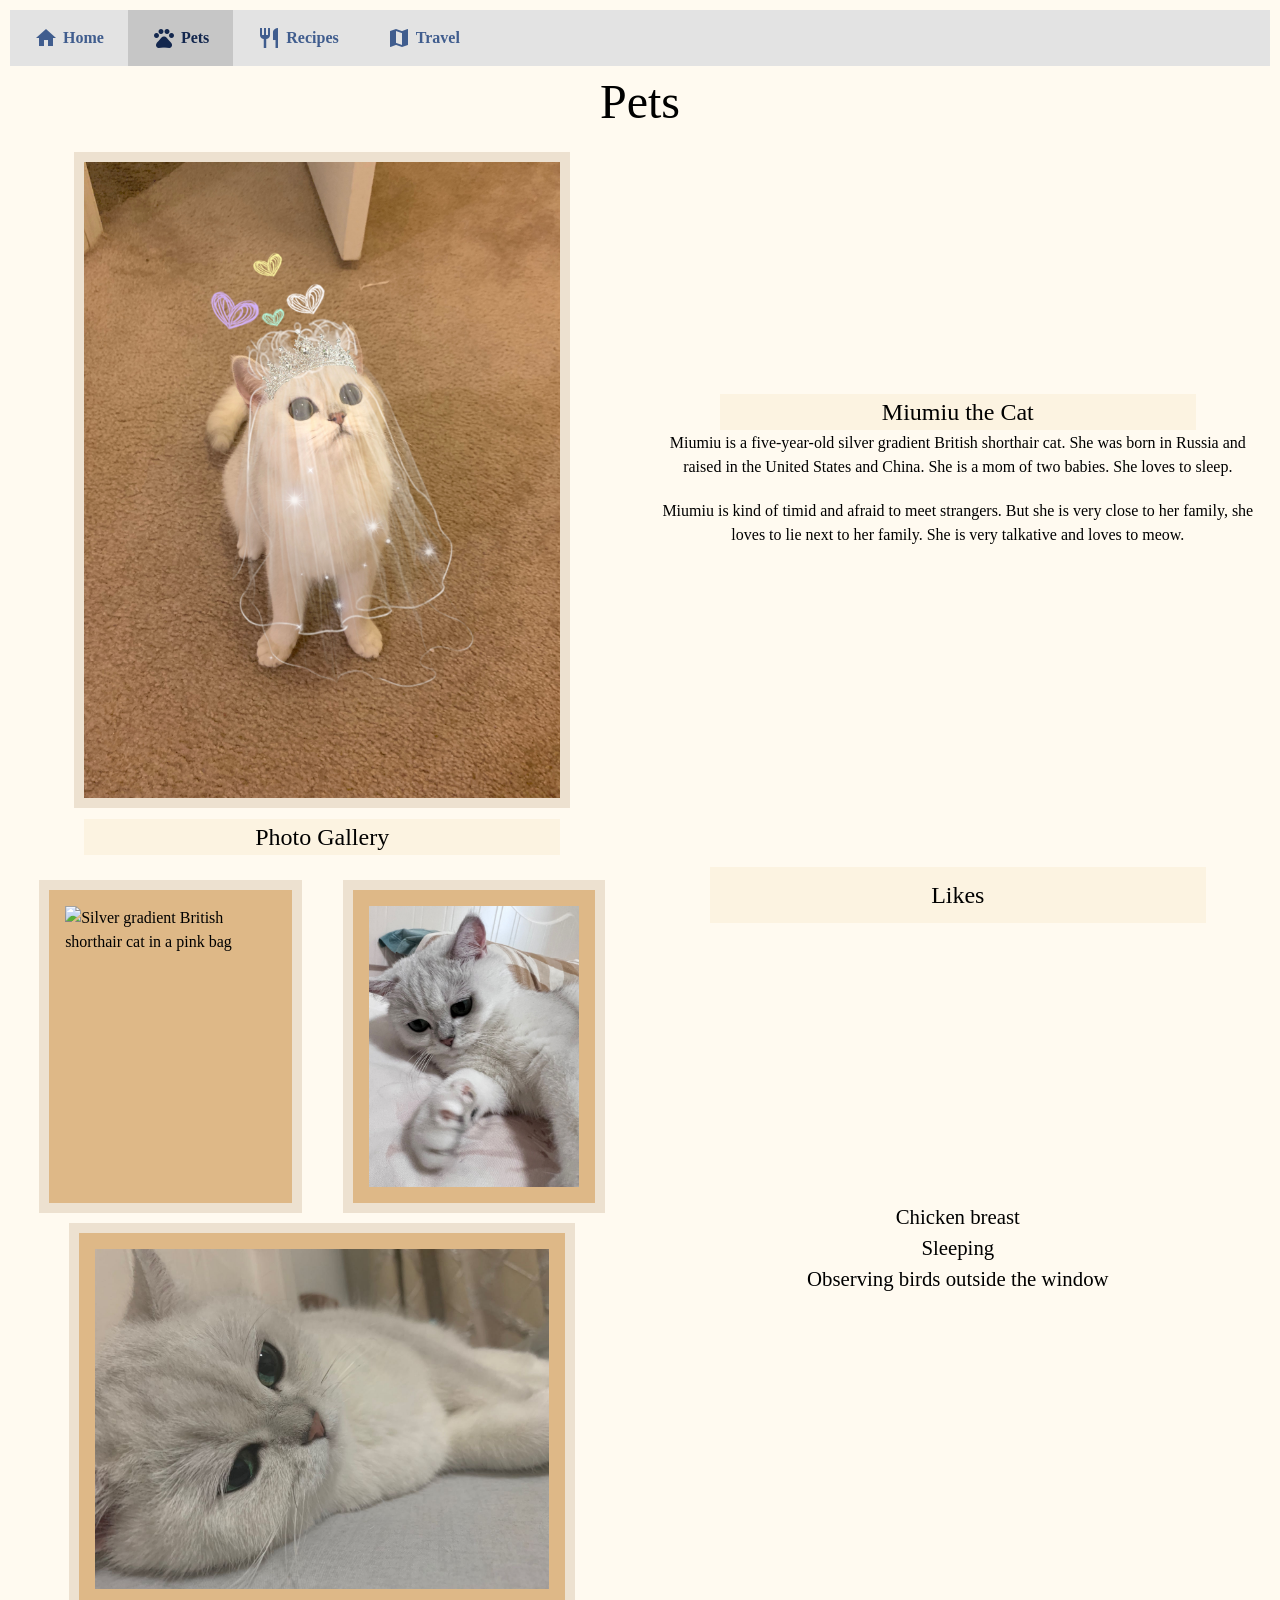
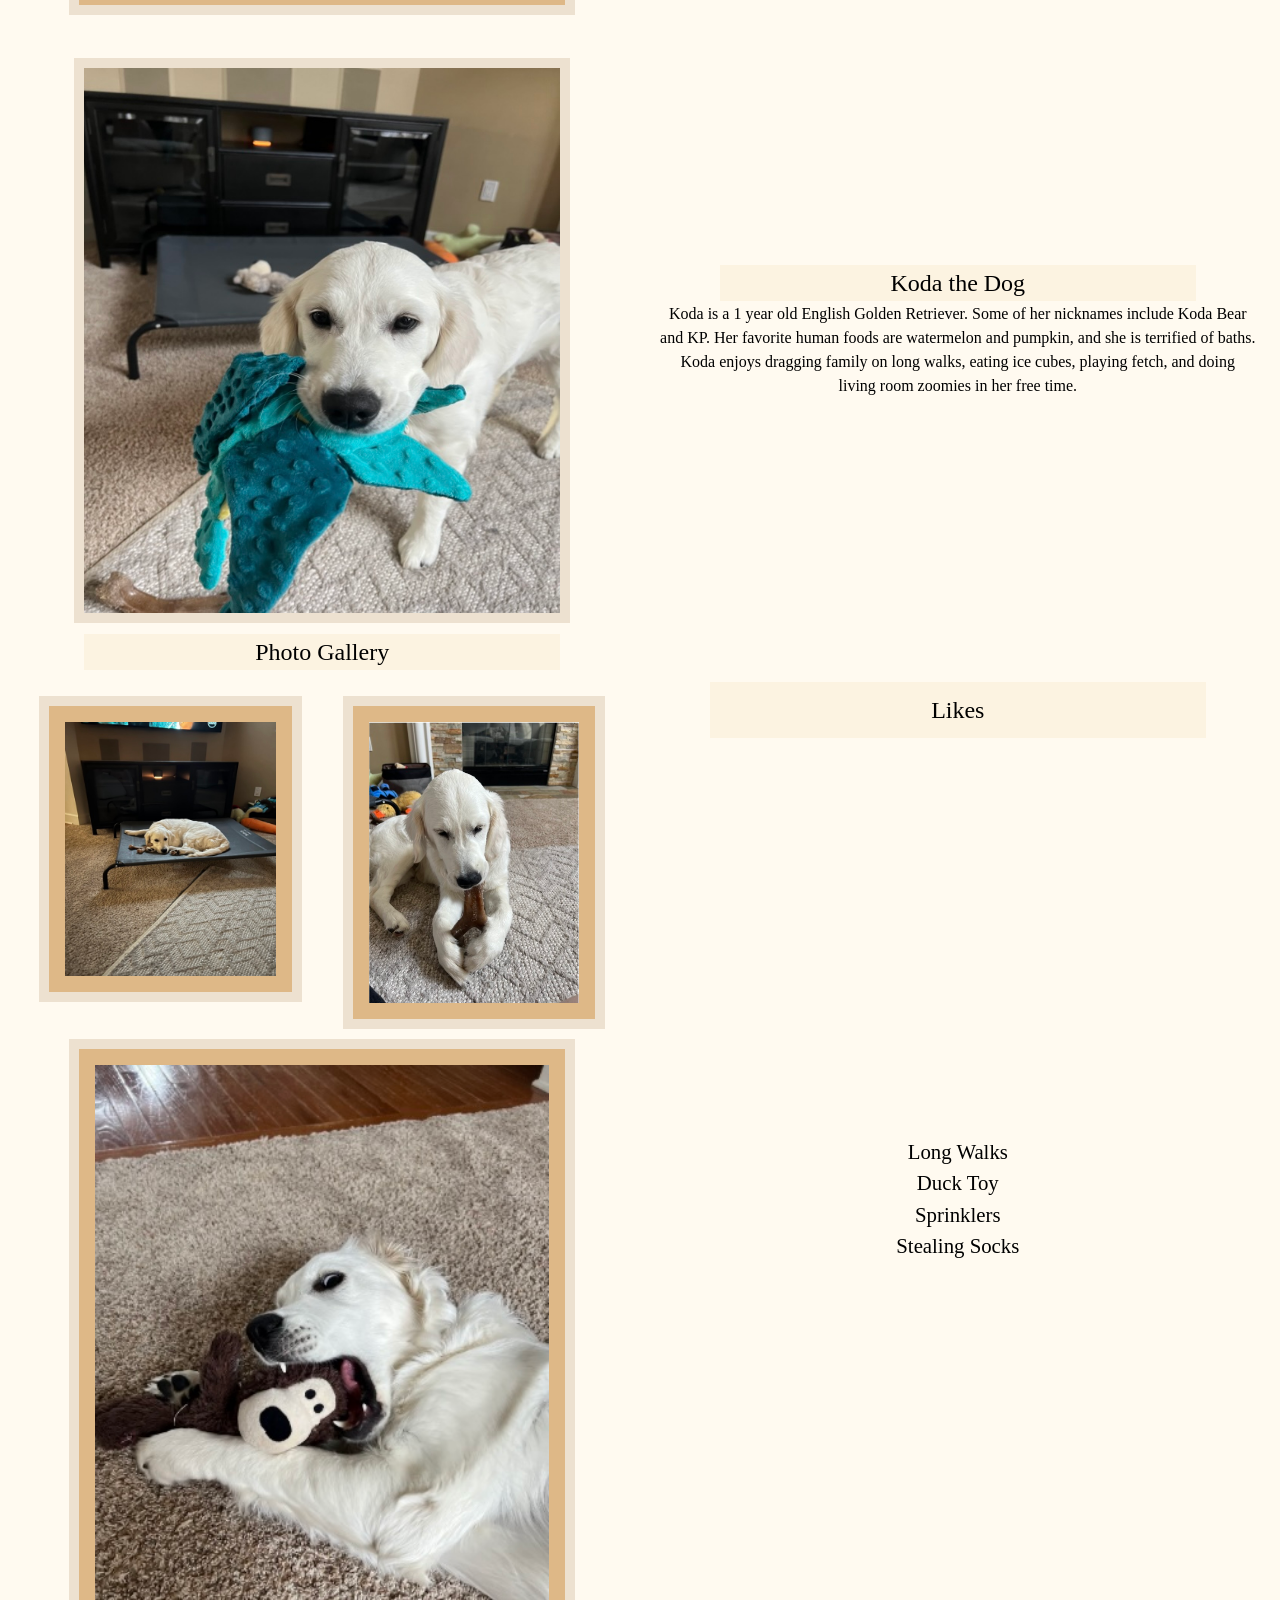
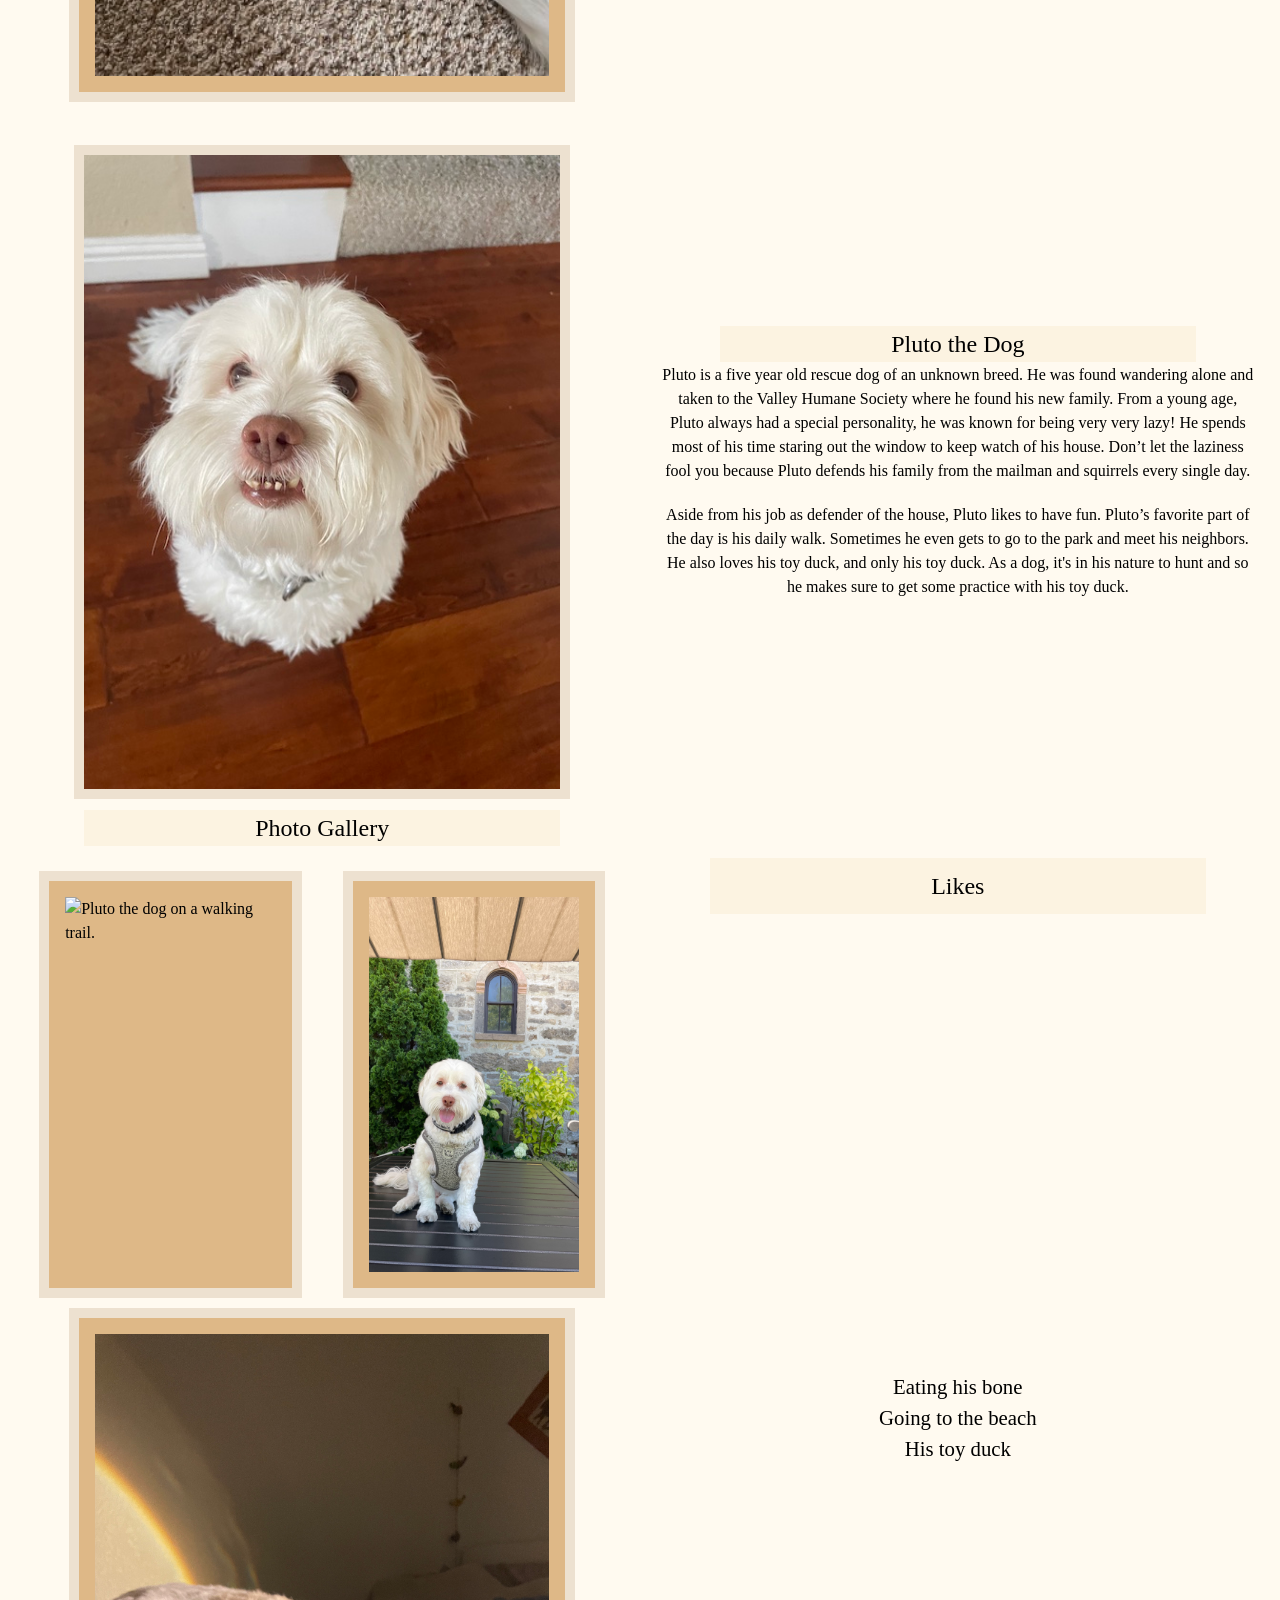
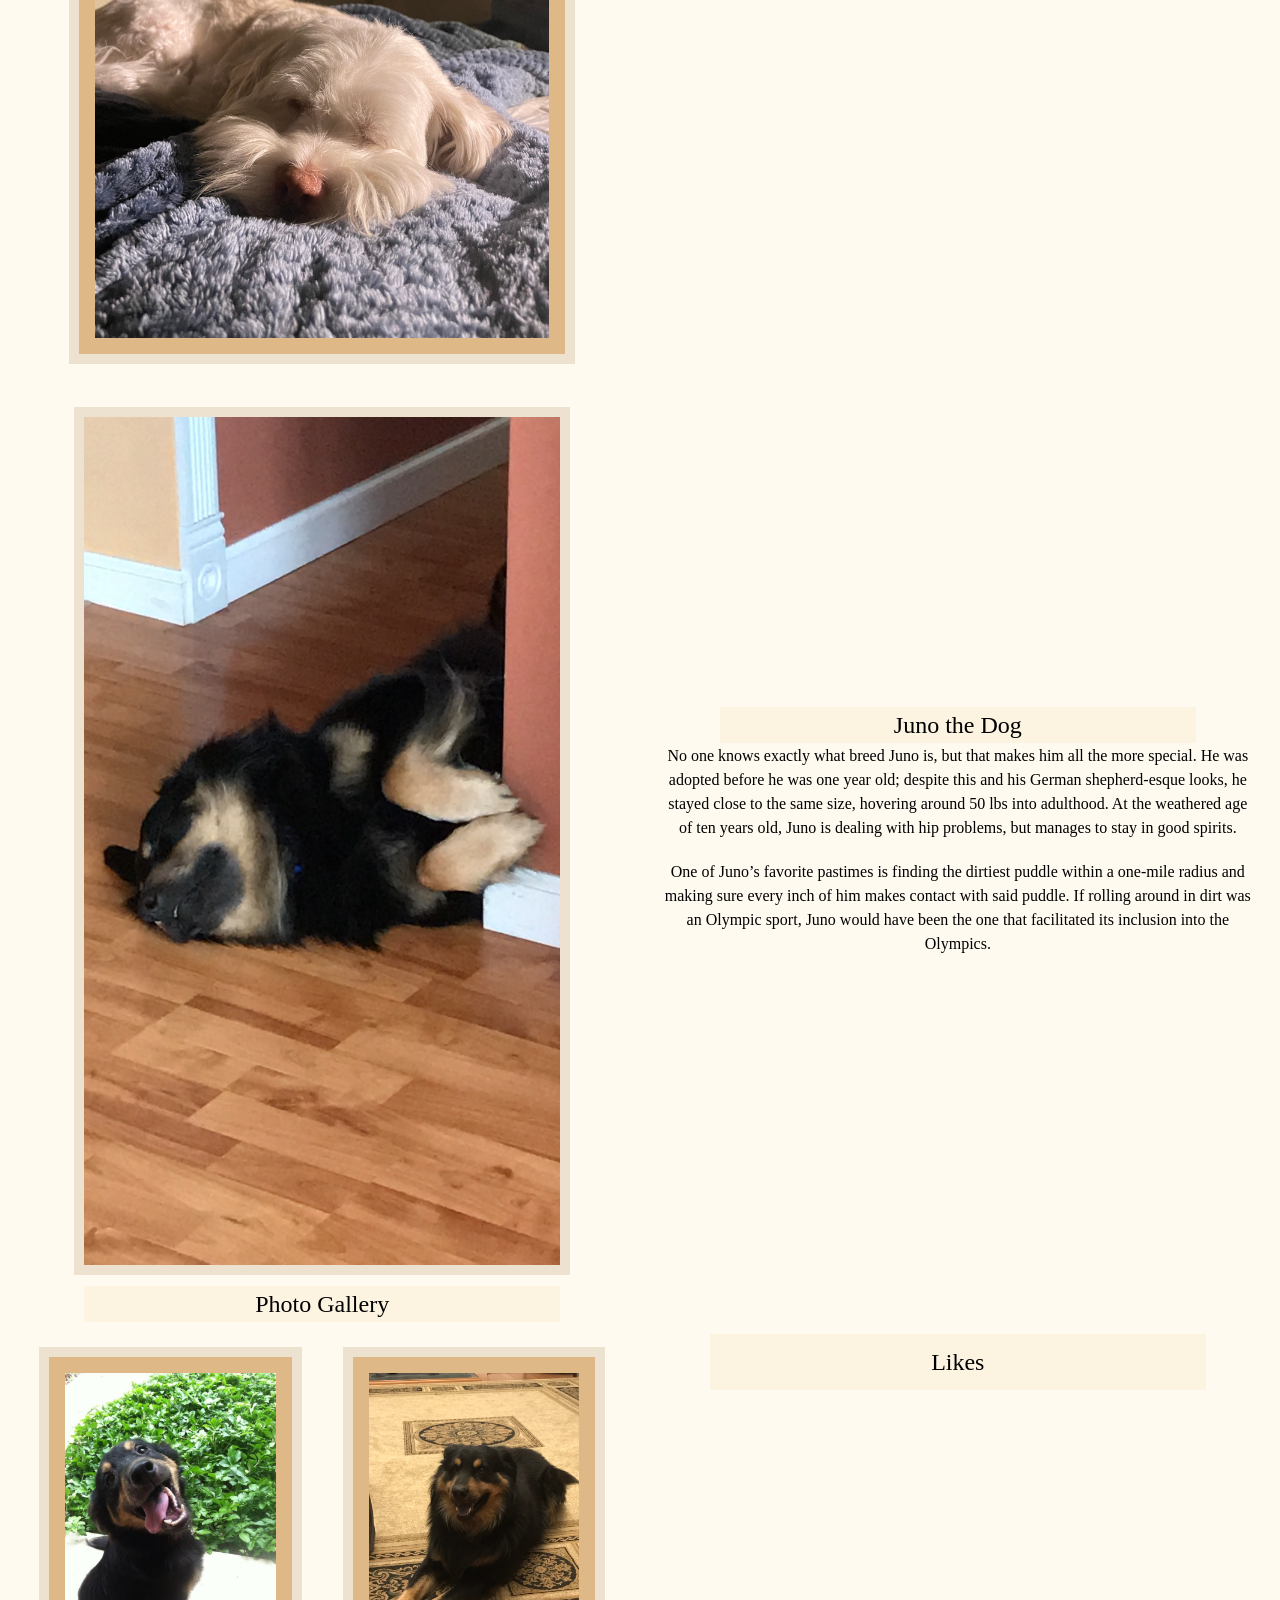
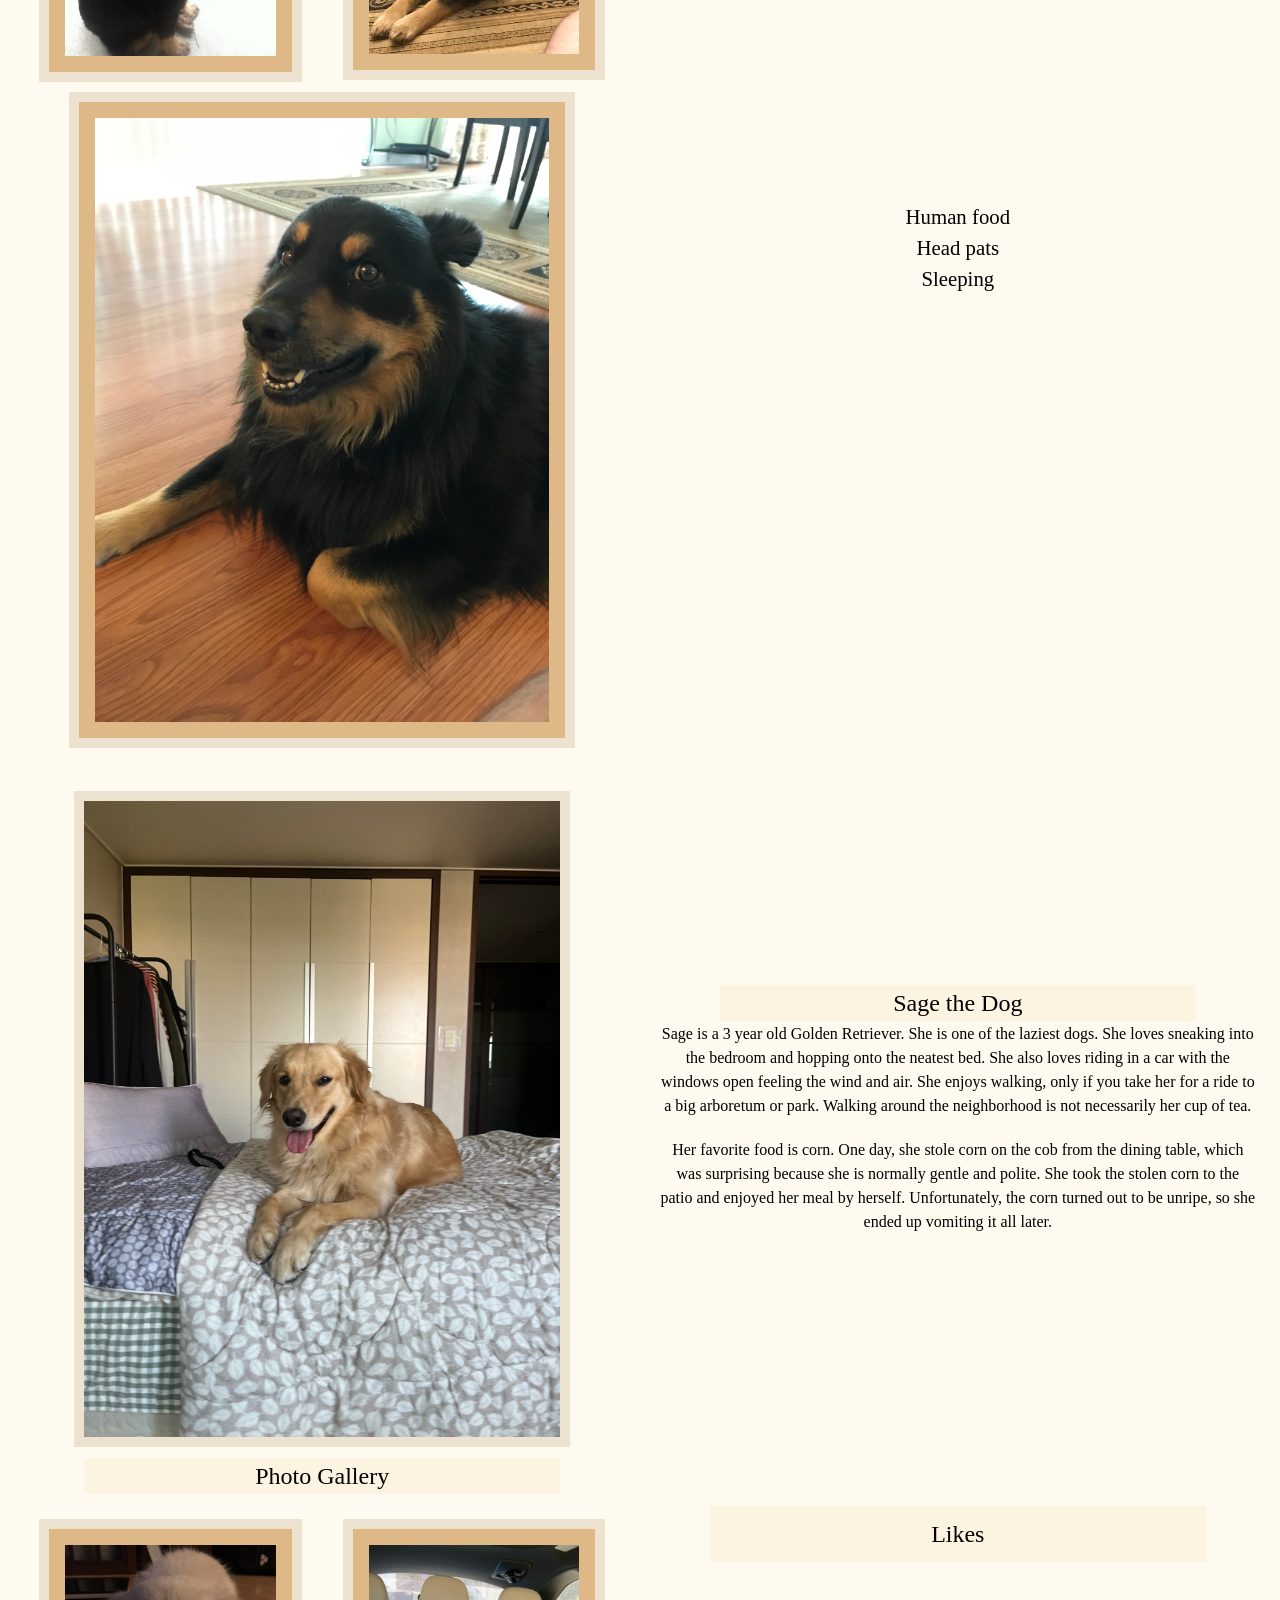
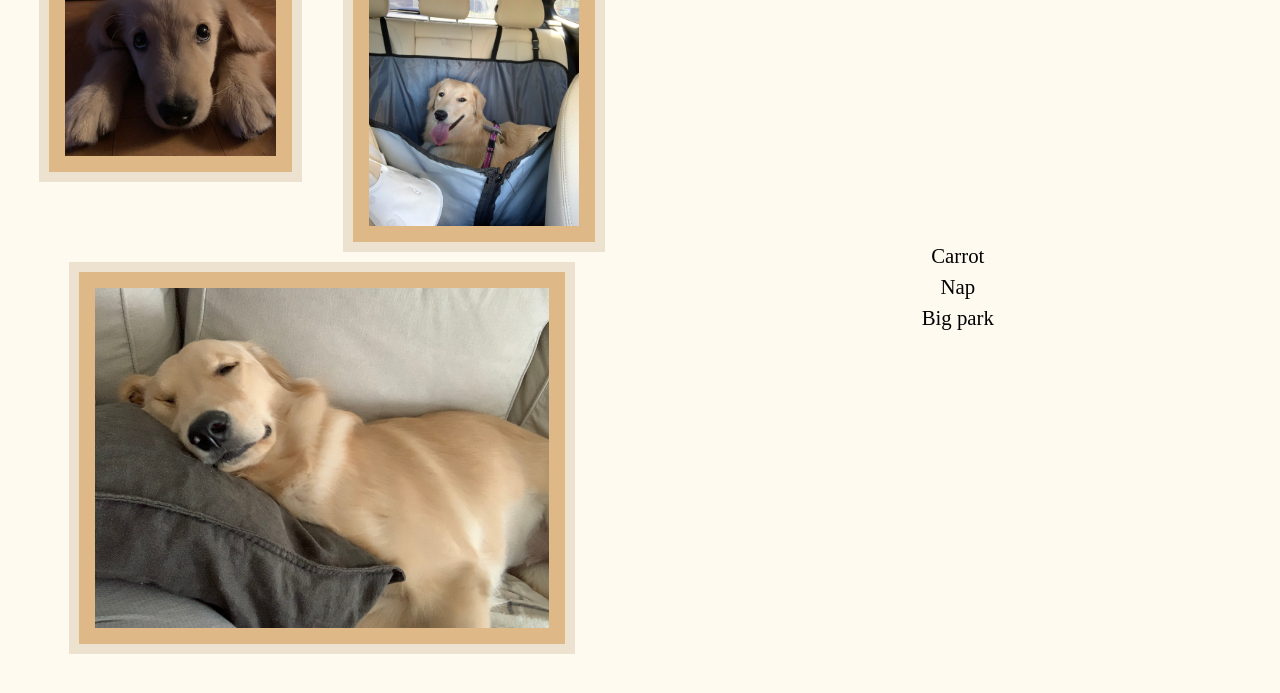
==== pets.html @ afcab0f7 "adding files" ====
<!DOCTYPE html>
<html lang="en">
<head>
    <meta charset="UTF-8">
    <meta name="viewport" content="width=device-width, initial-scale=1.0">
    <link rel = 'stylesheet' href="css/reset.css">
    <link rel = 'stylesheet' href="css/style.css">
    <link rel="stylesheet" href="https://fonts.googleapis.com/icon?family=Material+Icons">
</head>
<body>
    <title>Pets</title>
</head>
<body>
    <a href = "#main" class="skip">Skip to Main Content</a>
    <header>
        <nav>
            <ul class="navbar">
                <li class="navbar"><a href="index.html"><i class="material-icons">home</i> Home</a></li>
                <li class="navbar"><a href="pets.html" class="active"><i class="material-icons">pets</i> Pets</a></li>
                <li class="navbar"><a href="recipes.html"><i class="material-icons">restaurant</i> Recipes</a></li>
                <li class="navbar"><a href="travel.html"><i class="material-icons">map</i> Travel</a></li>
            </ul>
        </nav>
    </header>
    <main id="main">
        <h1 class="portrait">Pets</h1>
        <div class='portrait-grid'>
        <img class="portrait picture" src="images/miumiu.jpg" width = "400" alt="Silver gradient British shorthair cat in a wedding dress">
        <div class="portrait">
            <h2 class="portrait name">Miumiu the Cat</h2>
            <p class="portrait bio">Miumiu is a five-year-old silver gradient British shorthair cat. She was born in Russia and raised in the United States and China. She is a mom of two babies. She loves to sleep.</p> 
            <p class="portrait bio">Miumiu is kind of timid and afraid to meet strangers. But she is very close to her family, she loves to lie next to her family. She is very talkative and loves to meow.</p>
        </div>
        <h3 class="portrait">Photo Gallery</h3>
        <div class="pets-grid gallery">
            <img class="item item1" src="images/miumiu_in_the_bag.jpeg" alt="Silver gradient British shorthair cat in a pink bag">
            <img class="item item2" src="images/miumiu_on_the_bed.jpeg" alt="Silver gradient British shorthair cat lying on a bed">
            <img class="item item3" src="images/miumiu_sleeping.jpeg" alt="Silver gradient British shorthair cat sleeping on a bed">
        </div>
            <h3 class="likes">Likes</h3>
            <ul class="likes">
                <li>Chicken breast</li>
                <li>Sleeping</li>
                <li>Observing birds outside the window</li>
            </ul>
        </div>
        <div class='portrait-grid'>
            <img class="portrait picture" src="images/Koda.jpg" width = "400" alt="Golden retriever holding a teal dragon toy">
            <div class="portrait">
                <h2 class="portrait name">Koda the Dog</h2>
                <p class="portrait bio">Koda is a 1 year old English Golden Retriever. Some of her nicknames include Koda Bear and KP. Her favorite human foods are watermelon and pumpkin, and she is terrified of baths. Koda enjoys dragging family on long walks, eating ice cubes, playing fetch, and doing living room zoomies in her free time.</p> 
            </div>
            <h3 class="portrait">Photo Gallery</h3>
            <div class="pets-grid gallery">
                <img class="item item1" src="images/Koda_sleeping.jpg" width ="400" alt = "Koda sleeping on a large gray orthopedic dog bed.">
                <img class="item item2" src="images/Koda_bone.jpg"  width ="400" alt="Koda chewing on a dog bone.">
                <img class="item item3" src="images/Koda_bear.jpg"  width ="400" alt="Koda chewing on a stuffed bear dog toy">
            </div>
                <h3 class="likes">Likes</h3>
                <ul class="likes">
                    <li>Long Walks</li>
                    <li>Duck Toy</li>
                    <li>Sprinklers</li>
                    <li>Stealing Socks</li>
                </ul>
        </div>
        <div class='portrait-grid'>
            <img class="portrait picture" src="images/pluto.jpg" width = "400" alt="White dog looking up.">
            <div class="portrait">
                <h2 class="portrait name">Pluto the Dog</h2>
                <p class="portrait bio">Pluto is a five year old rescue dog of an unknown breed. He was found wandering alone and taken to the Valley Humane Society where he found his new family. From a young age, Pluto always had a special personality, he was known for being very very lazy! He spends most of his time staring out the window to keep watch of his house. Don’t let the laziness fool you because Pluto defends his family from the mailman and squirrels every single day.</p> 
                <p class="portrait bio">Aside from his job as defender of the house, Pluto likes to have fun. Pluto’s favorite part of the day is his daily walk. Sometimes he even gets to go to the park and meet his neighbors. He also loves his toy duck, and only his toy duck. As a dog, it's in his nature to hunt and so he makes sure to get some practice with his toy duck.</p> 
            </div>
            <h3 class="portrait">Photo Gallery</h3>
            <div class="pets-grid gallery">
                <img class="item item1" src="images/pluto_walk.jpg" width ="400" alt = "Pluto the dog on a walking trail.">
                <img class="item item2" src="images/pluto_sitting.jpg"  width ="400" alt="Pluto sitting and posed on top of a table">
                <img class="item item3" src="images/pluto_sleeping.jpg"  width ="400" alt="Pluto sleeping on bed">
            </div>
                <h3 class="likes">Likes</h3>
                <ul class="likes">
                    <li>Eating his bone</li>
                    <li>Going to the beach</li>
                    <li>His toy duck</li>
                </ul>
        </div>
        <div class='portrait-grid'>
            <img class="portrait picture" src="images/classic_juno.JPG" width = "400" alt="Black and brown dog asleep on his side">
            <div class="portrait">
                <h2 class="portrait name">Juno the Dog</h2>
                <p class="portrait bio">No one knows exactly what breed Juno is, but that makes him all the more special. He was adopted before he was one year old; despite this and his German shepherd-esque looks, he stayed close to the same size, hovering around 50 lbs into adulthood. At the weathered age of ten years old, Juno is dealing with hip problems, but manages to stay in good spirits.</p> 
                <p class="portrait bio">One of Juno’s favorite pastimes is finding the dirtiest puddle within a one-mile radius and making sure every inch of him makes contact with said puddle. If rolling around in dirt was an Olympic sport, Juno would have been the one that facilitated its inclusion into the Olympics.</p> 
            </div>
            <h3 class="portrait">Photo Gallery</h3>
            <div class="pets-grid gallery">
                <img class="item item1" src="images/juno_pup.JPG" width ="400" alt = "A young black and brown dog with his tongue hanging out">
                <img class="item item2" src="images/juno_laying.JPG"  width ="400" alt="A black and brown dog laying on a rug">
                <img class="item item3" src="images/juno_laying_2.JPG"  width ="400" alt="A black and brown dog laying on a wood floor">
            </div>
                <h3 class="likes">Likes</h3>
                <ul class="likes">
                    <li>Human food</li>
                    <li>Head pats</li>
                    <li>Sleeping</li>
                </ul>
        </div>

        <div class='portrait-grid'>
            <img class="portrait picture" src="images/sage_classic.jpeg" width = "400" alt="A smiling golden retriever lying on the bed">
            <div class="portrait">
                <h2 class="portrait name">Sage the Dog</h2>
                <p class="portrait bio">Sage is a 3 year old Golden Retriever. She is one of the laziest dogs. She loves sneaking into the bedroom and hopping onto the neatest bed. She also loves riding in a car with the windows open feeling the wind and air. She enjoys walking, only if you take her for a ride to a big arboretum or park. Walking around the neighborhood is not necessarily her cup of tea.</p> 
                <p class="portrait bio">Her favorite food is corn. One day, she stole corn on the cob from the dining table, which was surprising because she is normally gentle and polite. She took the stolen corn to the patio and enjoyed her meal by herself. Unfortunately, the corn turned out to be unripe, so she ended up vomiting it all later.</p> 
            </div>
            <h3 class="portrait">Photo Gallery</h3>
            <div class="pets-grid gallery">
                <img class="item item1" src="images/sage_young.jpeg" width ="400" alt = "A young golden retriever is laying down">
                <img class="item item2" src="images/sage_car.jpeg"  width ="400" alt="A happy golden retriever is sitting in the car’s backseat.">
                <img class="item item3" src="images/sage_sleep.jpeg"  width ="400" alt="A golden retriever is sleeping on the couch.">
            </div>
                <h3 class="likes">Likes</h3>
                <ul class="likes">
                    <li>Carrot</li>
                    <li>Nap</li>
                    <li>Big park</li>
                </ul>
        </div>

        <div></div>
        <div></div>
        <div></div>
        <div></div>
    </main>
    
</body>
</html>
---- css/style.css ----
body {
    font-family: Georgia, 'Times New Roman', Times, serif;
    background-color: floralwhite;
    line-height: 1.5;
    padding: 10px;

}
h1{
    font-size: 3em;
    text-align: center;
}
p{
    text-align: center;
    margin-bottom: 20px;
}


/* CSS FOR NAVIGATION BAR */

ul.navbar {
    list-style-type: none;
    margin: 0;
    padding: 0;
    overflow: hidden;
    background-color: #e3e3e3;
}

li.navbar {
    float: left;
}

ul.navbar a {
    display: flex; 
    align-items: center; 
    color: #405d8e;
    text-align: center;
    padding: 1em 1.5em;
    text-decoration: none;
    font-weight: bold;
    float: left;
}

ul.navbar a i {
    margin-right: 5px;
}

ul.navbar a.active{
    background-color: #c6c6c6;
    font-weight: bolder;
    color: #13274E;
}

ul.navbar a:hover{
    background-color: #959fb0;
}

/* CSS FOR PET 'PORTRAITS' + DETAILS */

img.portrait {
    border: 10px solid rgb(237, 225, 208);
    width: 80%;
    display: block;
    margin-left: auto;
    margin-right: auto;
}

h2.portrait, h3.portrait{
    font-size: 200%;
    background-color: #fcf3e1;
    width: 60%;
    height: auto;
    text-align: center;
    margin: 10px auto; 
}

h3.likes {
    font-size: 2em;
    background-color: #fcf3e1;
    width: 80%;
    text-align: center;
    margin: 10px auto; 
    padding: 10px;
}

ul.likes {
    text-align: center;
}

.pets-grid {
    display: grid;
    grid-template-columns: repeat(2, 1fr); 
    column-gap: 40px;
    row-gap: 10px;
    padding: 0.9em;
    justify-items: center; 
}

.pets-grid > img {
    background-color: burlywood;
    width: 100%; 
    height: auto; 
    padding: 1em;
    align-items: center;
}


.item1 .item2{
    grid-column: span 1; 
    grid-row: span 1;
}

.item3 {
    grid-column: span 2; 
    grid-row: span 1;
}

/* CSS FOR INDEX.HTML */

h1.homepage{
    font-size: 2.5em;
}
h2.homepage{
    font-size: 1.5em;
}
ul.homepage{
    list-style-type: disc;
    list-style-position: inside;
}

/* CSS FOR RECIPES */

img.recipes {
    border: 10px solid rgb(237, 225, 208);
    width: 80%;
    display: block;
    margin-left: auto;
    margin-right: auto;
}

h2.recipes {
    font-size: 200%;
    background-color: #fcf3e1;
    width: 60%;
    text-align: center;
    margin: 10px auto; 
}
h3.recipes {
    font-size: 175%;
    background-color: #fcf3e1;
    width: 60%;
    text-align: center;
    margin: 10px auto; 
}
ul.recipe_details {
    text-align: left;
    list-style-position: inside;
}

ul.recipe_steps {
    text-align: left;
    list-style-type: circle;
    list-style-position: inside;
}
ol.recipe_steps {
    text-align: left;
    list-style-type: lower-roman;
    list-style-position: inside;
}

.recipes-grid {
    display: grid;
    grid-template-columns: repeat(2, 1fr); 
    column-gap: 40px;
    row-gap: 10px;
    padding: 0.9em;
    justify-items: center; 
}

.recipes-grid > img {
    border: 2px solid #fcf3e1;
    width: 100%; 
    height: auto; 
    padding: 1em;
    align-items: center;
    display: block;
    margin-left: auto;
    margin-right: auto;
}


.item4 .item5{
    grid-column: span 1; 
    grid-row: span 1;
}

.item6 {
    grid-column: span 2; 
    grid-row: span 1;
}

/* CSS FOR TRAVEL */

img.travel {
    border: 10px solid rgb(237, 225, 208);
    width: 80%;
    display: block;
    margin-left: auto;
    margin-right: auto;
}

h2.travel {
    font-size: 120%;
    background-color: #fcf3e1;
    width: 60%;
    text-align: center;
    margin: 10px auto; 
}
h3.travel {
    font-size: 120%;
    background-color:#fcf3e1;
    width: 60%;
    text-align: center;
    margin: 10px auto; 
}
ul.travel {
    line-height: 1.5em;
}

.travel-main-grid {
    display: grid;
    grid-template-columns: repeat(2, 1fr); 
    column-gap: 10px;
    padding: 0.6em;
    justify-items: center; 
    align-items: center;
}

.travel-main-grid > img {
    width: 100%; 
    height: auto; 
    padding: 1em;
}


.item7 .item8 {
    grid-column: span 1; 
    grid-row: span 1;
}

/* CSS TO HIDE SKIP TO MAIN */

.skip {
    position: absolute;
    left: -10000px;
    top: auto;
    width: 1px;
    height: 1px;
    overflow: hidden;
  }


@media only screen and (min-width: 768px) {
    /* UPDATING HOMEPAGE LAYOUT */

    .home-grid {
        display: grid;
        grid-template-columns: repeat(3, 1fr); 
        column-gap: 40px;
        row-gap: 10px;
        padding: 0.9em;
        justify-items: center; 
    }
    .pets_home{
        grid-column: 1;
        grid-row: 1;
    } 
    .pets_desc{
        grid-column: 1;
        grid-row: 2;
    } 
    .recipes_home{
        grid-column: 2;
        grid-row: 1;
    } 
    .recipes_desc{
        grid-column: 2;
        grid-row: 2;
    } 
    .travel_home{
        grid-column: 3;
        grid-row: 1;
    } 
    .travel_desc{
        grid-column: 3;
        grid-row: 2;
    } 

    .portrait-grid{
        display: grid;
        grid-template-columns: repeat(2, 1fr); 
        column-gap: 40px;
        row-gap: 10px;
        padding: 0.9em;
        justify-items: center; 
        align-items: center;
    }
    .picture{
        grid-column: 1; 
    }
    .name{
        grid-column: 2;
        grid-row: 1;
    }
    .bio{
        grid-column: 2;
        grid-row: 2;
    }
    .gallery{
        grid-column: 1;
        grid-row: 3;
    }
    .likes{
        grid-column: 2;
        grid-row: 3;
    }
    .container {
        display: flex;
        align-items: flex-start;
    }

    .images {
        flex: 1; 
        margin-right: 20px; 
    }
    
    .details {
        flex: 1; 
    }
    
    .images img{
        border: 10px solid rgb(237, 225, 208);
        max-width: 60%;
        height: auto;
        display: block;
        margin-left: auto;
        margin-right: auto;
        margin-bottom: 15%;
    }
    .details h2,h3{
        font-size: 160%;
        background-color: #fcf3e1;
        width: 90%;
        height: auto;
        text-align: center;
        margin: 10px auto; 
    }

    h2{
        font-size: 160%;
        background-color: #fcf3e1;
        width: 90%;
        height: auto;
        text-align: center;
        margin: 10px auto;
    }

    img.portrait {
        border: 10px solid rgb(237, 225, 208);
        max-width: 80%;
        height: auto;
        display: block;
        margin-left: auto;
        margin-right: auto;
    }

    h1.portrait{
        text-align: center;
    }

    h2.portrait, h3.portrait {
        font-size: 150%;
        background-color: #fcf3e1;
        width: 80%;
        height: auto;
        text-align: center;
        margin: 1px auto; 
    }

    h3.portrait{
        align-self: start;
    }

    h3.likes {
        font-size: 150%;
        background-color: #fcf3e1;
        width: 80%;
        height: auto;
        text-align: center;
        margin: 1px auto;
        align-self: start;
    }
    
    ul.likes {
        text-align: center;
        font-size: 130%;
    }
    
    .pets-grid {
        display: grid;
        grid-template-columns: repeat(2, 1fr); 
        column-gap: 40px;
        row-gap: 10px;
        padding: 0.9em;
        justify-items: center; 
    }
    
    .pets-grid > img {
        border: 10px solid rgb(237, 225, 208);
        width: 80%; 
        height: auto; 
        padding: 1em;
        align-items: center;
    }
    
    
    .item1 .item2{
        grid-column: span 1; 
        grid-row: span 1;
    }
    
    .item3 {
        grid-column: span 2; 
        grid-row: span 1;
    }
    .travel_pics{
        display: grid;
        grid-template-columns: repeat(2, 1fr); 
        column-gap: 40px;
        row-gap: 10px;
        padding: 0.9em;
        justify-items: center; 
        align-items: center;
    }
    .travel_pics > img {
        background-color:#959fb0;
        width: 100%; 
        height: auto; 
        padding: em;
        align-items: center;
        margin-left: 20%;
    }
    
    .travelimages{
        grid-column: 1;
    }
    .captions{
        grid-column:2;
        margin-left:20%;
    }


@media (prefers-reduced-motion) {
    .animation {
      animation-duration: 0s;
    }
}
}
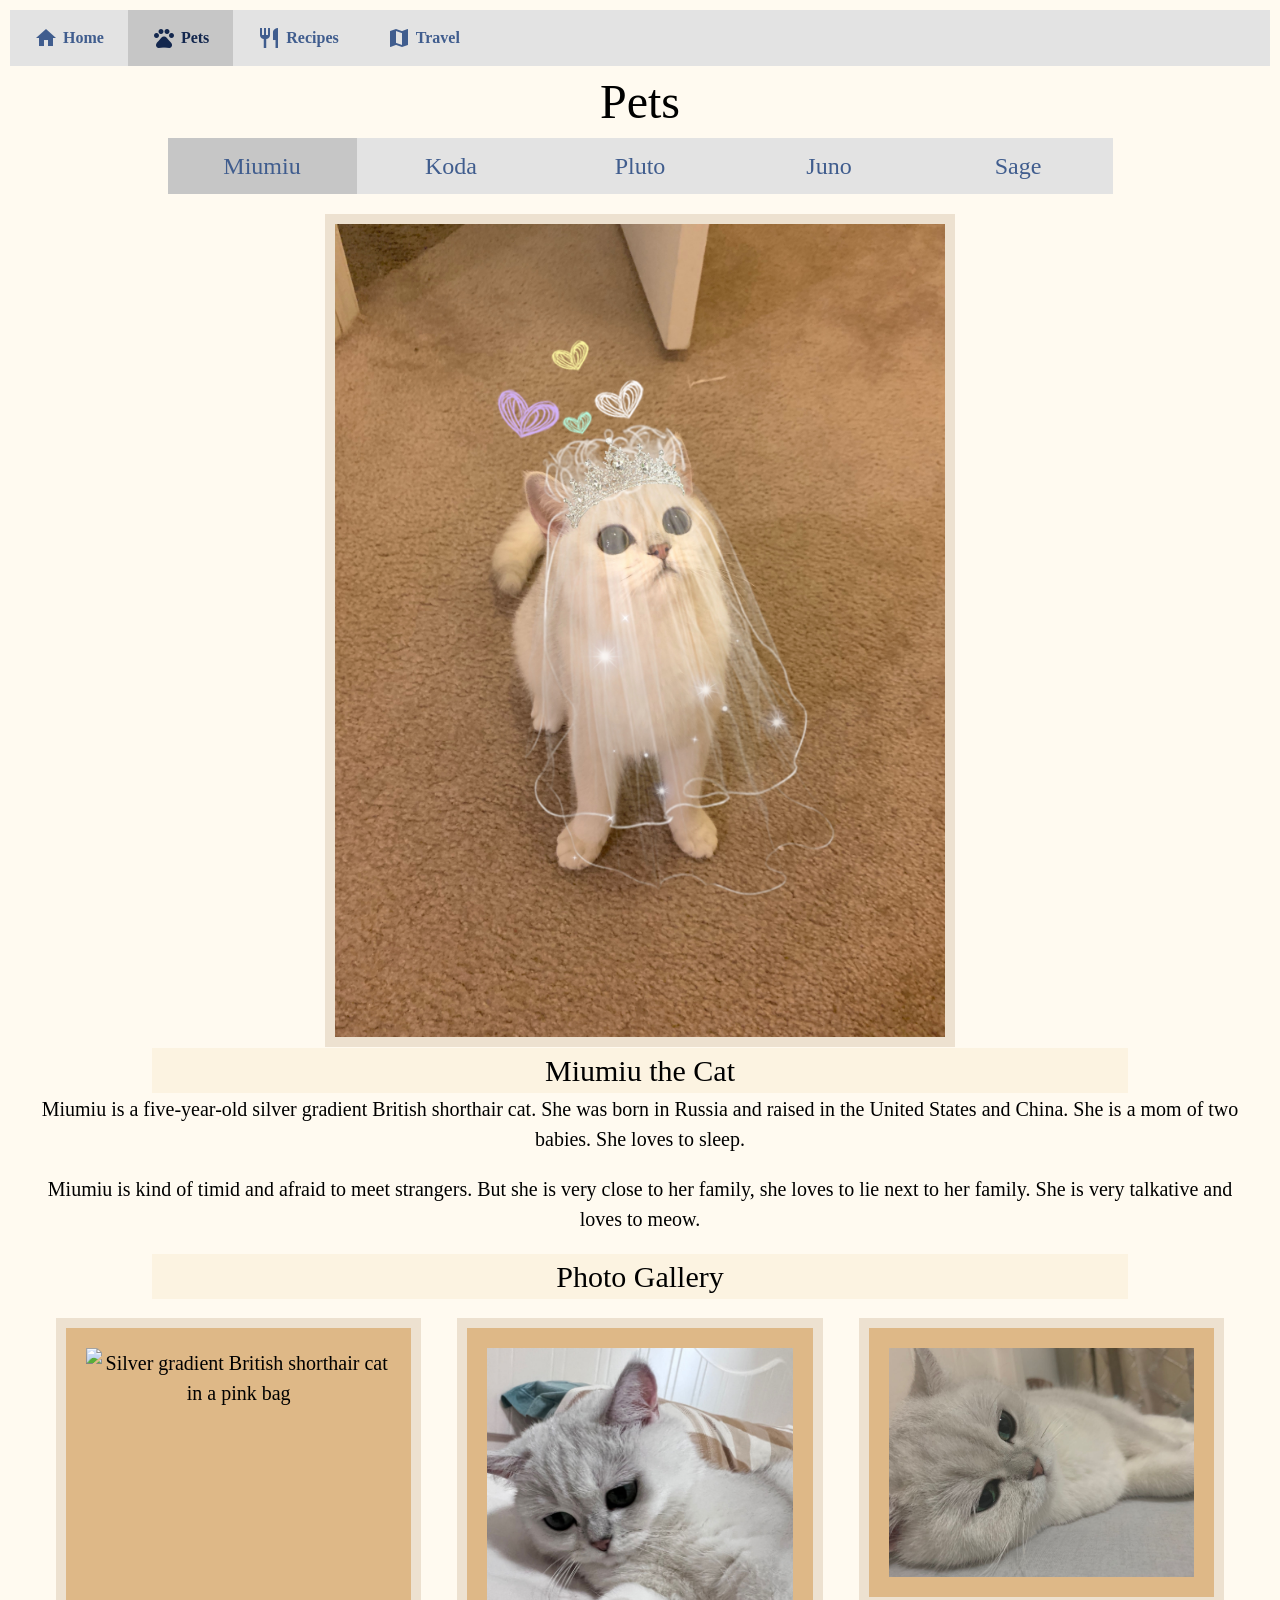
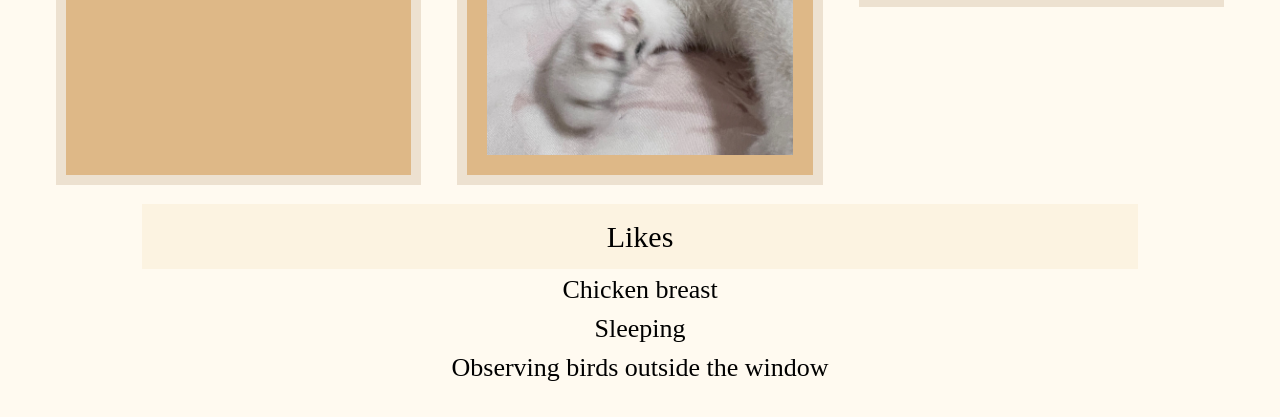
==== commit 8d955213: "update" ====
--- a/pets.html
+++ b/pets.html
@@ -24,27 +24,35 @@
     </header>
     <main id="main">
         <h1 class="portrait">Pets</h1>
-        <div class='portrait-grid'>
-        <img class="portrait picture" src="images/miumiu.jpg" width = "400" alt="Silver gradient British shorthair cat in a wedding dress">
-        <div class="portrait">
-            <h2 class="portrait name">Miumiu the Cat</h2>
-            <p class="portrait bio">Miumiu is a five-year-old silver gradient British shorthair cat. She was born in Russia and raised in the United States and China. She is a mom of two babies. She loves to sleep.</p> 
-            <p class="portrait bio">Miumiu is kind of timid and afraid to meet strangers. But she is very close to her family, she loves to lie next to her family. She is very talkative and loves to meow.</p>
+        <div class="tablink_flex">
+            <button class="tablink" onclick="openSubject('Miumiu', this, '#c6c6c6')" id="defaultOpen">Miumiu</button>
+            <button class="tablink" onclick="openSubject('Koda', this, '#c6c6c6')">Koda</button>
+            <button class="tablink" onclick="openSubject('Pluto', this, '#c6c6c6')">Pluto</button>
+            <button class="tablink" onclick="openSubject('Juno', this, '#c6c6c6')">Juno</button>
+            <button class="tablink" onclick="openSubject('Sage', this, '#c6c6c6')">Sage</button>
         </div>
-        <h3 class="portrait">Photo Gallery</h3>
-        <div class="pets-grid gallery">
-            <img class="item item1" src="images/miumiu_in_the_bag.jpeg" alt="Silver gradient British shorthair cat in a pink bag">
-            <img class="item item2" src="images/miumiu_on_the_bed.jpeg" alt="Silver gradient British shorthair cat lying on a bed">
-            <img class="item item3" src="images/miumiu_sleeping.jpeg" alt="Silver gradient British shorthair cat sleeping on a bed">
+        <div class='portrait-grid tabcontent' id="Miumiu">
+            <img class="portrait picture" src="images/miumiu.jpg" width = "400" alt="Silver gradient British shorthair cat in a wedding dress">
+            <div class="portrait">
+                <h2 class="portrait name">Miumiu the Cat</h2>
+                <p class="portrait bio">Miumiu is a five-year-old silver gradient British shorthair cat. She was born in Russia and raised in the United States and China. She is a mom of two babies. She loves to sleep.</p> 
+                <p class="portrait bio">Miumiu is kind of timid and afraid to meet strangers. But she is very close to her family, she loves to lie next to her family. She is very talkative and loves to meow.</p>
+            </div>
+            <h3 class="portrait">Photo Gallery</h3>
+            <div class="pets-grid gallery">
+                <img class="item item1" src="images/miumiu_in_the_bag.jpeg" alt="Silver gradient British shorthair cat in a pink bag">
+                <img class="item item2" src="images/miumiu_on_the_bed.jpeg" alt="Silver gradient British shorthair cat lying on a bed">
+                <img class="item item3" src="images/miumiu_sleeping.jpeg" alt="Silver gradient British shorthair cat sleeping on a bed">
+            </div>
+                <h3 class="likes">Likes</h3>
+                <ul class="likes">
+                    <li>Chicken breast</li>
+                    <li>Sleeping</li>
+                    <li>Observing birds outside the window</li>
+                </ul>
+            </div>
         </div>
-            <h3 class="likes">Likes</h3>
-            <ul class="likes">
-                <li>Chicken breast</li>
-                <li>Sleeping</li>
-                <li>Observing birds outside the window</li>
-            </ul>
-        </div>
-        <div class='portrait-grid'>
+        <div class='portrait-grid tabcontent' id="Koda">
             <img class="portrait picture" src="images/Koda.jpg" width = "400" alt="Golden retriever holding a teal dragon toy">
             <div class="portrait">
                 <h2 class="portrait name">Koda the Dog</h2>
@@ -64,7 +72,7 @@
                     <li>Stealing Socks</li>
                 </ul>
         </div>
-        <div class='portrait-grid'>
+        <div class='portrait-grid tabcontent' id="Pluto">
             <img class="portrait picture" src="images/pluto.jpg" width = "400" alt="White dog looking up.">
             <div class="portrait">
                 <h2 class="portrait name">Pluto the Dog</h2>
@@ -84,7 +92,7 @@
                     <li>His toy duck</li>
                 </ul>
         </div>
-        <div class='portrait-grid'>
+        <div class='portrait-grid tabcontent' id="Juno">
             <img class="portrait picture" src="images/classic_juno.JPG" width = "400" alt="Black and brown dog asleep on his side">
             <div class="portrait">
                 <h2 class="portrait name">Juno the Dog</h2>
@@ -105,7 +113,7 @@
                 </ul>
         </div>
 
-        <div class='portrait-grid'>
+        <div class='portrait-grid tabcontent' id="Sage">
             <img class="portrait picture" src="images/sage_classic.jpeg" width = "400" alt="A smiling golden retriever lying on the bed">
             <div class="portrait">
                 <h2 class="portrait name">Sage the Dog</h2>
@@ -131,6 +139,6 @@
         <div></div>
         <div></div>
     </main>
-    
+<script src="js/tab.js"></script>
 </body>
 </html>
--- a/css/style.css
+++ b/css/style.css
@@ -1,6 +1,6 @@
-body {
+body, button {
     font-family: Georgia, 'Times New Roman', Times, serif;
-    background-color: floralwhite;
+    background-color: #fffaf0;
     line-height: 1.5;
     padding: 10px;
 
@@ -113,6 +113,31 @@
     grid-column: span 2; 
     grid-row: span 1;
 }
+
+.tablink_flex {
+    display: flex;
+    justify-content: center;
+}
+
+.tablink {
+    background-color: #e3e3e3;
+    color: #13274E;
+    float: left;
+    border: none;
+    outline: none;
+    cursor: pointer;
+    padding: 10px 16px;
+    font-size: 15px;
+    width: 60%;
+  }
+  
+
+  .tabcontent {
+    color: #000000;
+    padding: 20px;
+    text-align: center;
+    font-size: 20px;
+  }
 
 /* CSS FOR INDEX.HTML */
 
@@ -249,17 +274,48 @@
 
 /* CSS TO HIDE SKIP TO MAIN */
 
-.skip {
+a.skip {
+    background: #fffaf0;
+    padding: 6px;
     position: absolute;
-    left: -10000px;
-    top: auto;
-    width: 1px;
-    height: 1px;
+    top: -10000px; 
+    left: -1000000px;
     overflow: hidden;
-  }
+}
+
+a.skip:focus {
+    top: 0px; 
+    left: 0px; 
+}
 
 
 @media only screen and (min-width: 768px) {
+    .tablink_flex {
+        display: flex;
+        justify-content: center;
+    }
+
+    .tablink {
+        background-color: #e3e3e3;
+        color: #405d8e;
+        float: left;
+        border: none;
+        outline: none;
+        cursor: pointer;
+        padding: 8px 8px;
+        font-size: 20px;
+        width: 60%;
+      }
+      
+    
+      .tabcontent {
+        color: #000000;
+        padding: 20px;
+        text-align: center;
+        font-size: 20px;
+      }
+  
+ 
     /* UPDATING HOMEPAGE LAYOUT */
 
     .home-grid {
@@ -445,7 +501,7 @@
         background-color:#959fb0;
         width: 100%; 
         height: auto; 
-        padding: em;
+        padding: .5em;
         align-items: center;
         margin-left: 20%;
     }
@@ -458,6 +514,57 @@
         margin-left:20%;
     }
 
+@media only screen and (min-width: 992px) {
+    .tablink_flex {
+        display: flex;
+        justify-content: center;
+    }
+
+    .tablink {
+        background-color: #e3e3e3;
+        color: #405d8e;
+        float: left;
+        border: none;
+        outline: none;
+        cursor: pointer;
+        padding: 10px 16px;
+        font-size: 24px;
+        width: 15%;
+      }
+      
+    
+      .tabcontent {
+        color: #000000;
+        padding: 20px;
+        text-align: center;
+        font-size: 20px;
+      }
+
+      img.portrait {
+        border: 10px solid rgb(237, 225, 208);
+        max-width: 50%;
+        display: block;
+        margin-left: auto;
+        margin-right: auto;
+    }
+
+    .pets-grid {
+        display: grid;
+        grid-template-columns: repeat(3, 1fr); 
+        column-gap: 20px;
+        row-gap: 10px;
+        padding: 0.9em;
+        justify-items: center; 
+    }
+    
+    .item1, .item2, .item3 {
+        grid-column: span 1; 
+        grid-row: span 1;
+    }
+
+    
+}
+
 
 @media (prefers-reduced-motion) {
     .animation {
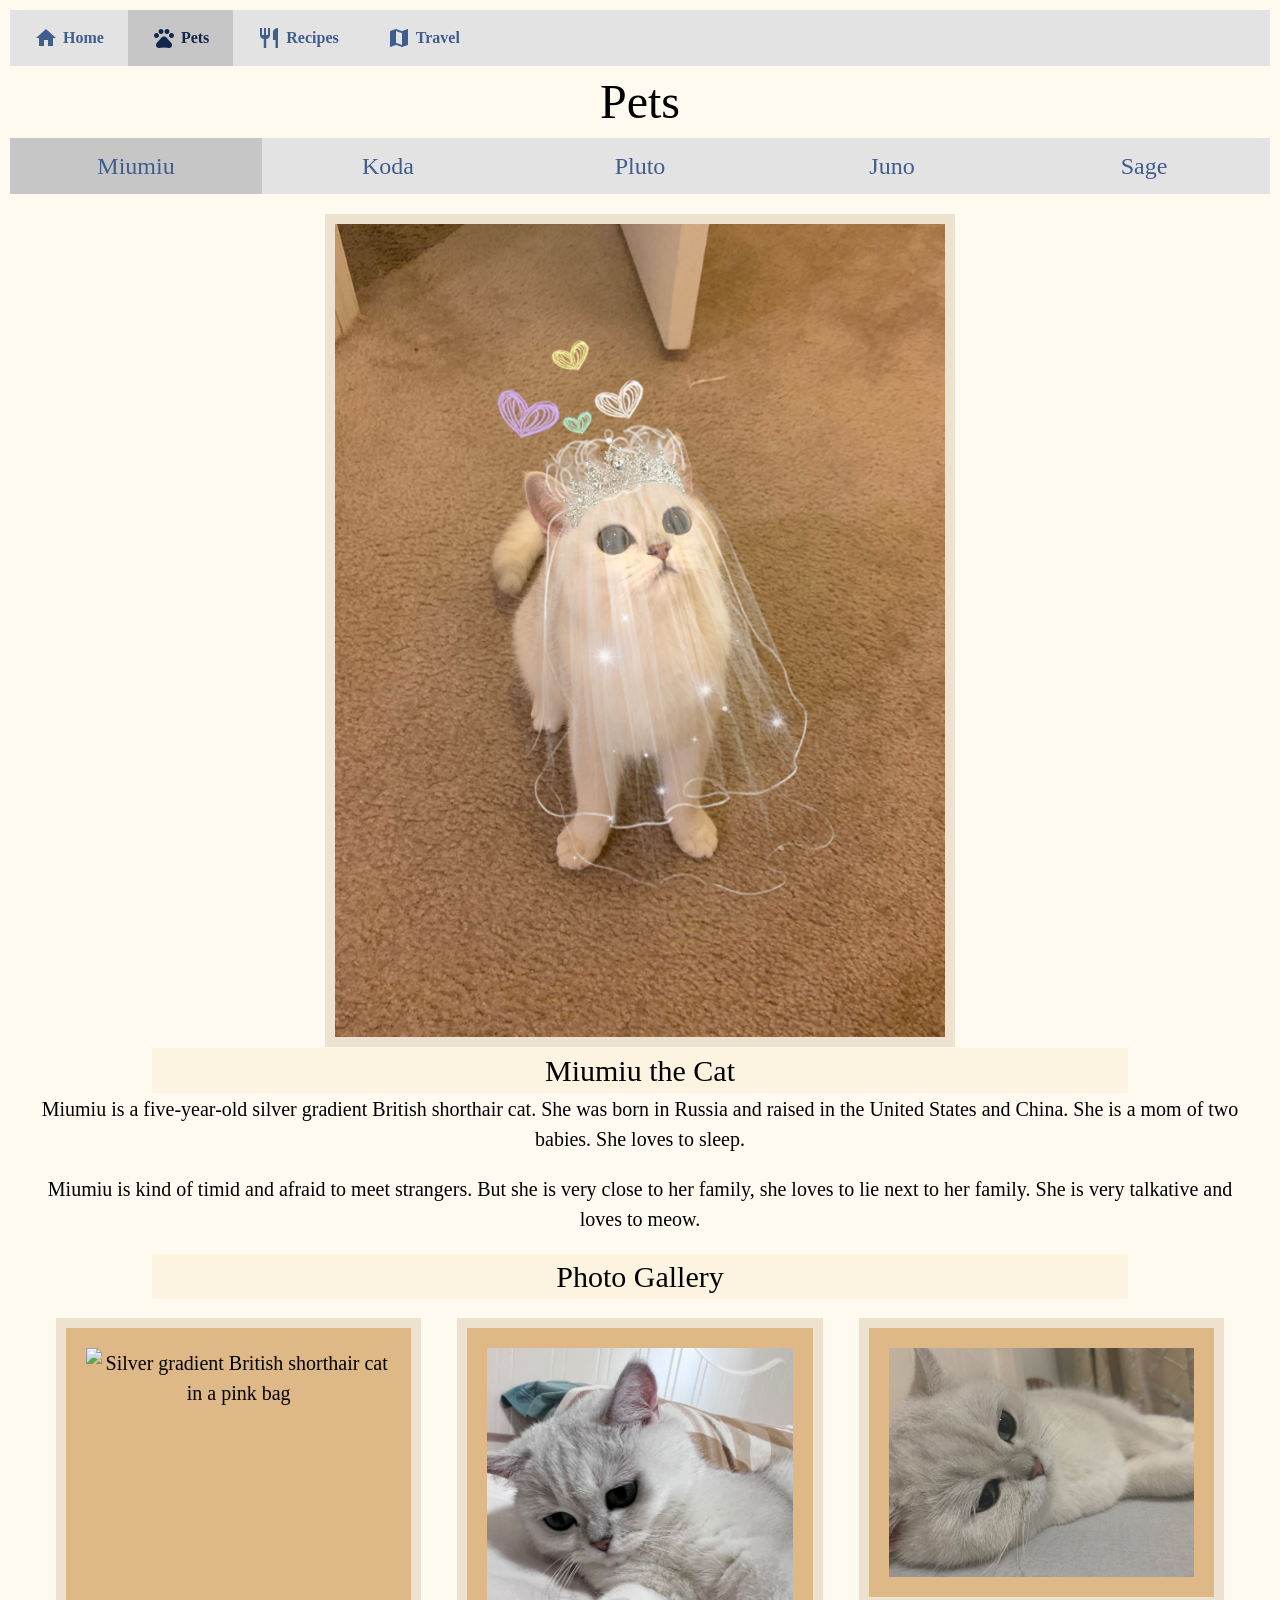
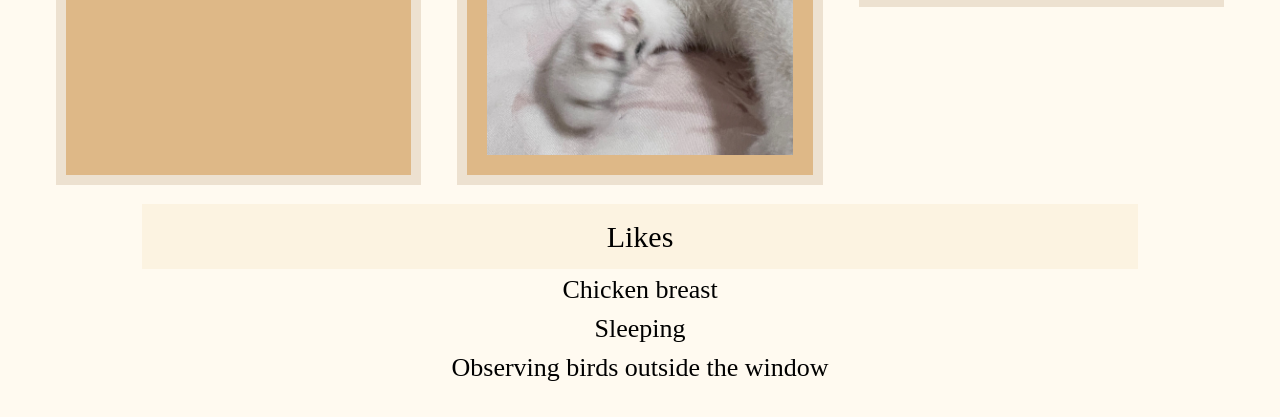
==== commit cfd88f4b: "final updates" ====
--- a/pets.html
+++ b/pets.html
@@ -6,9 +6,7 @@
     <link rel = 'stylesheet' href="css/reset.css">
     <link rel = 'stylesheet' href="css/style.css">
     <link rel="stylesheet" href="https://fonts.googleapis.com/icon?family=Material+Icons">
-</head>
-<body>
-    <title>Pets</title>
+    <title>Pets Page</title>
 </head>
 <body>
     <a href = "#main" class="skip">Skip to Main Content</a>
@@ -50,7 +48,6 @@
                     <li>Sleeping</li>
                     <li>Observing birds outside the window</li>
                 </ul>
-            </div>
         </div>
         <div class='portrait-grid tabcontent' id="Koda">
             <img class="portrait picture" src="images/Koda.jpg" width = "400" alt="Golden retriever holding a teal dragon toy">
--- a/css/style.css
+++ b/css/style.css
@@ -529,7 +529,7 @@
         cursor: pointer;
         padding: 10px 16px;
         font-size: 24px;
-        width: 15%;
+        width: 60%;
       }
       
     
